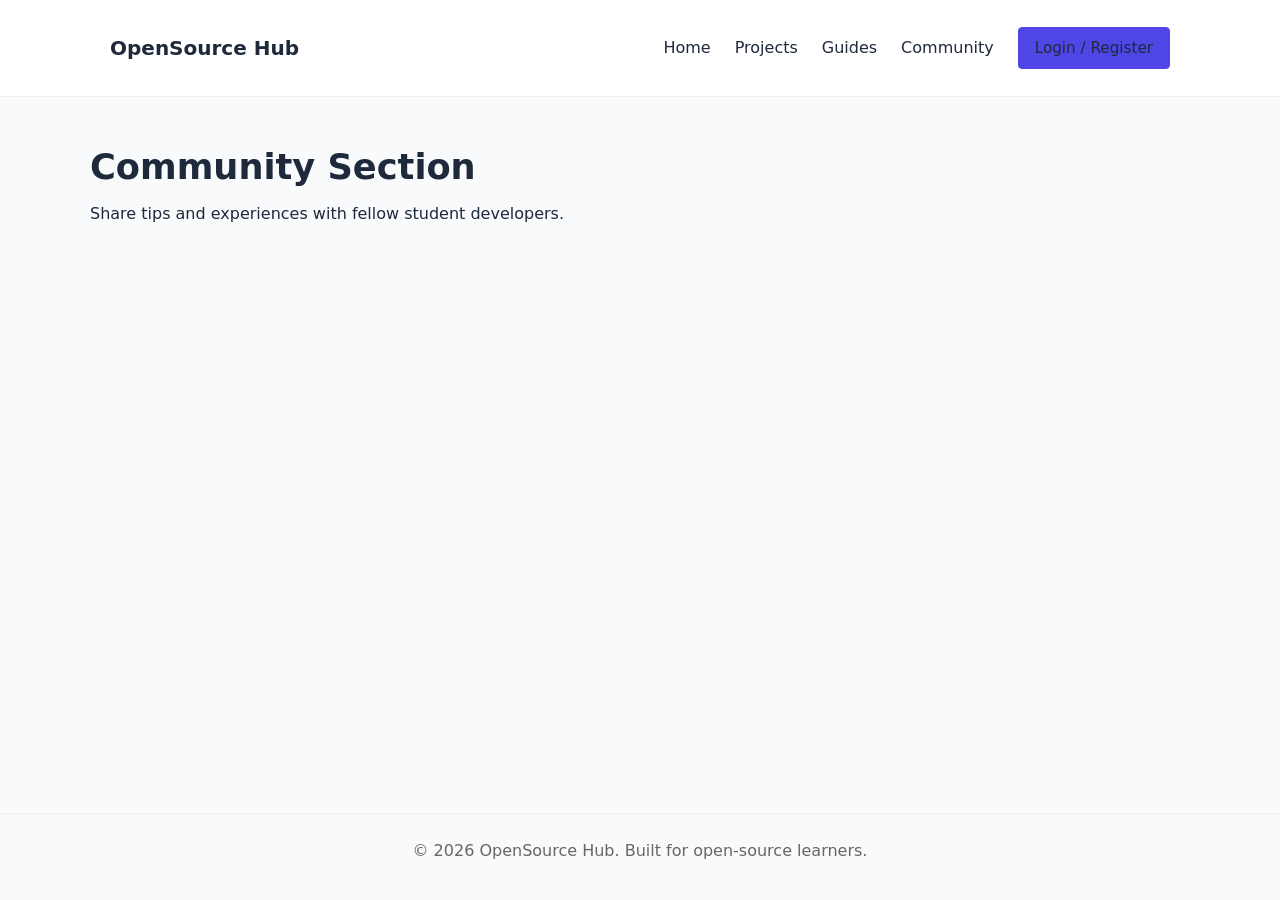
==== community.html @ 60cad7de "Complete Day 1 Gauri UI setup" ====
<!DOCTYPE html>
<html lang="en">
<head>
    <meta charset="UTF-8">
    <meta name="viewport" content="width=device-width, initial-scale=1.0">
    <title>OpenSource Hub - Community</title>
    <link rel="stylesheet" href="css/style.css">
</head>
<body>
    <div id="navbar"></div>

    <main class="container" style="padding: 3rem 0;">
        <h1>Community Section</h1>
        <p>Share tips and experiences with fellow student developers.</p>
    </main>

    <div id="footer"></div>
    <script src="js/navbar.js"></script>
</body>
</html>
---- css/style.css ----
/* ==========================================================
   OpenSource Hub - Global Stylesheet (owner: Gauri)
   Shared classes: .container .btn .btn-primary .card .badge
   .form-group .error-msg  (everyone must use these)
   ========================================================== */

/* ---------- 1. Design tokens (change colours HERE only) ---------- */
:root {
  --primary: #4f46e5;
  --primary-dark: #4338ca;
  --accent: #10b981;
  --bg: #f8fafc;
  --surface: #ffffff;
  --text: #1e293b;
  --text-muted: #64748b;
  --border: #e2e8f0;

  --green: #16a34a;   /* Beginner */
  --orange: #ea580c;  /* Intermediate */
  --red: #dc2626;     /* Advanced */

  --radius: 10px;
  --shadow: 0 2px 8px rgba(15, 23, 42, 0.08);
  --shadow-hover: 0 8px 20px rgba(15, 23, 42, 0.14);
  --font: 'Inter', system-ui, -apple-system, 'Segoe UI', Roboto, sans-serif;
}

/* ---------- 2. Reset & base ---------- */
*, *::before, *::after { box-sizing: border-box; margin: 0; padding: 0; }
html { scroll-behavior: smooth; }
body {
  font-family: var(--font);
  background: var(--bg);
  color: var(--text);
  line-height: 1.6;
  min-height: 100vh;
  display: flex;
  flex-direction: column;
}
main { flex: 1; padding: 32px 0 56px; }
img { max-width: 100%; display: block; }
a { color: var(--primary); text-decoration: none; }
a:hover { text-decoration: underline; }
h1, h2, h3 { line-height: 1.25; margin-bottom: 12px; }
h1 { font-size: 2.2rem; }
h2 { font-size: 1.6rem; }
h3 { font-size: 1.2rem; }
p { margin-bottom: 12px; }

/* ---------- 3. Layout helpers ---------- */
.container { width: 100%; max-width: 1100px; margin: 0 auto; padding: 0 20px; }
.grid { display: grid; gap: 20px; grid-template-columns: repeat(3, 1fr); } /* responsive on Day 4 */
.text-center { text-align: center; }
.text-muted { color: var(--text-muted); }
.section { padding: 40px 0; }
.hidden { display: none !important; }

/* ---------- 4. Navbar ---------- */
.navbar {
  background: var(--surface);
  border-bottom: 1px solid var(--border);
  position: sticky; top: 0; z-index: 100;
}
.navbar .container { display: flex; align-items: center; justify-content: space-between; height: 64px; }
.nav-logo { font-weight: 800; font-size: 1.25rem; color: var(--primary); }
.nav-logo:hover { text-decoration: none; }
.nav-links { display: flex; align-items: center; gap: 22px; list-style: none; }
.nav-links a { color: var(--text); font-weight: 500; }
.nav-links a:hover, .nav-links a.active { color: var(--primary); text-decoration: none; }
.nav-toggle { display: none; background: none; border: none; font-size: 1.6rem; cursor: pointer; } /* Day 4 */

/* ---------- 5. Footer ---------- */
.footer { background: #0f172a; color: #cbd5e1; padding: 28px 0; margin-top: auto; }
.footer .container { display: flex; justify-content: space-between; flex-wrap: wrap; gap: 12px; }
.footer a { color: #cbd5e1; }

/* ---------- 6. Buttons ---------- */
.btn {
  display: inline-block;
  padding: 10px 20px;
  border: 1px solid var(--border);
  border-radius: var(--radius);
  background: var(--surface);
  color: var(--text);
  font-family: inherit; font-size: 0.95rem; font-weight: 600;
  cursor: pointer;
  transition: background 0.2s, transform 0.1s;
}
.btn:hover { background: #eef2ff; text-decoration: none; }
.btn:active { transform: scale(0.98); }
.btn-primary { background: var(--primary); border-color: var(--primary); color: #fff; }
.btn-primary:hover { background: var(--primary-dark); }
.btn-danger { background: var(--red); border-color: var(--red); color: #fff; }
.btn-danger:hover { background: #b91c1c; }
.btn-block { display: block; width: 100%; }
.btn:disabled { opacity: 0.6; cursor: not-allowed; }

/* ---------- 7. Cards ---------- */
.card {
  background: var(--surface);
  border: 1px solid var(--border);
  border-radius: var(--radius);
  padding: 20px;
  box-shadow: var(--shadow);
  transition: box-shadow 0.2s, transform 0.2s;
}
.card:hover { box-shadow: var(--shadow-hover); transform: translateY(-2px); }
.card-title { font-size: 1.1rem; font-weight: 700; margin-bottom: 8px; }
.card-footer { display: flex; justify-content: space-between; align-items: center; margin-top: 14px; }

/* ---------- 8. Badges & tags ---------- */
.badge {
  display: inline-block; padding: 3px 10px; border-radius: 999px;
  font-size: 0.75rem; font-weight: 700; color: #fff; background: var(--text-muted);
}
.badge-beginner     { background: var(--green); }
.badge-intermediate { background: var(--orange); }
.badge-advanced     { background: var(--red); }
.tag {
  display: inline-block; padding: 3px 10px; border-radius: 6px;
  font-size: 0.75rem; background: #eef2ff; color: var(--primary); margin-right: 6px;
}

/* Bookmark star button (filled state added on Day 4) */
.bookmark-btn { background: none; border: none; font-size: 1.4rem; cursor: pointer; color: #cbd5e1; }
.bookmark-btn.active { color: #f59e0b; }

/* ---------- 9. Forms ---------- */
.form-card { max-width: 420px; margin: 0 auto; }
.form-group { margin-bottom: 16px; }
.form-group label { display: block; font-weight: 600; margin-bottom: 6px; }
.form-group input,
.form-group select,
.form-group textarea {
  width: 100%; padding: 10px 12px;
  border: 1px solid var(--border); border-radius: var(--radius);
  font-family: inherit; font-size: 1rem; background: #fff;
}
.form-group input:focus,
.form-group select:focus,
.form-group textarea:focus {
  outline: none; border-color: var(--primary); box-shadow: 0 0 0 3px rgba(79, 70, 229, 0.15);
}
.form-group textarea { min-height: 120px; resize: vertical; }

/* ---------- 10. Messages ---------- */
.error-msg   { color: var(--red);   font-size: 0.9rem; margin-top: 6px; min-height: 1.2em; }
.success-msg { color: var(--green); font-size: 0.9rem; margin-top: 6px; }
.empty-state { text-align: center; color: var(--text-muted); padding: 48px 0; }

/* ---------- 11. Loading spinner ---------- */
.spinner {
  width: 40px; height: 40px; margin: 40px auto;
  border: 4px solid var(--border); border-top-color: var(--primary);
  border-radius: 50%; animation: spin 0.8s linear infinite;
}
@keyframes spin { to { transform: rotate(360deg); } }

/* ---------- 12. Hero (Home page, built Day 2) ---------- */
.hero { text-align: center; padding: 72px 0; background: linear-gradient(135deg, #eef2ff, #ecfdf5); }
.hero p { max-width: 560px; margin: 0 auto 24px; color: var(--text-muted); font-size: 1.1rem; }
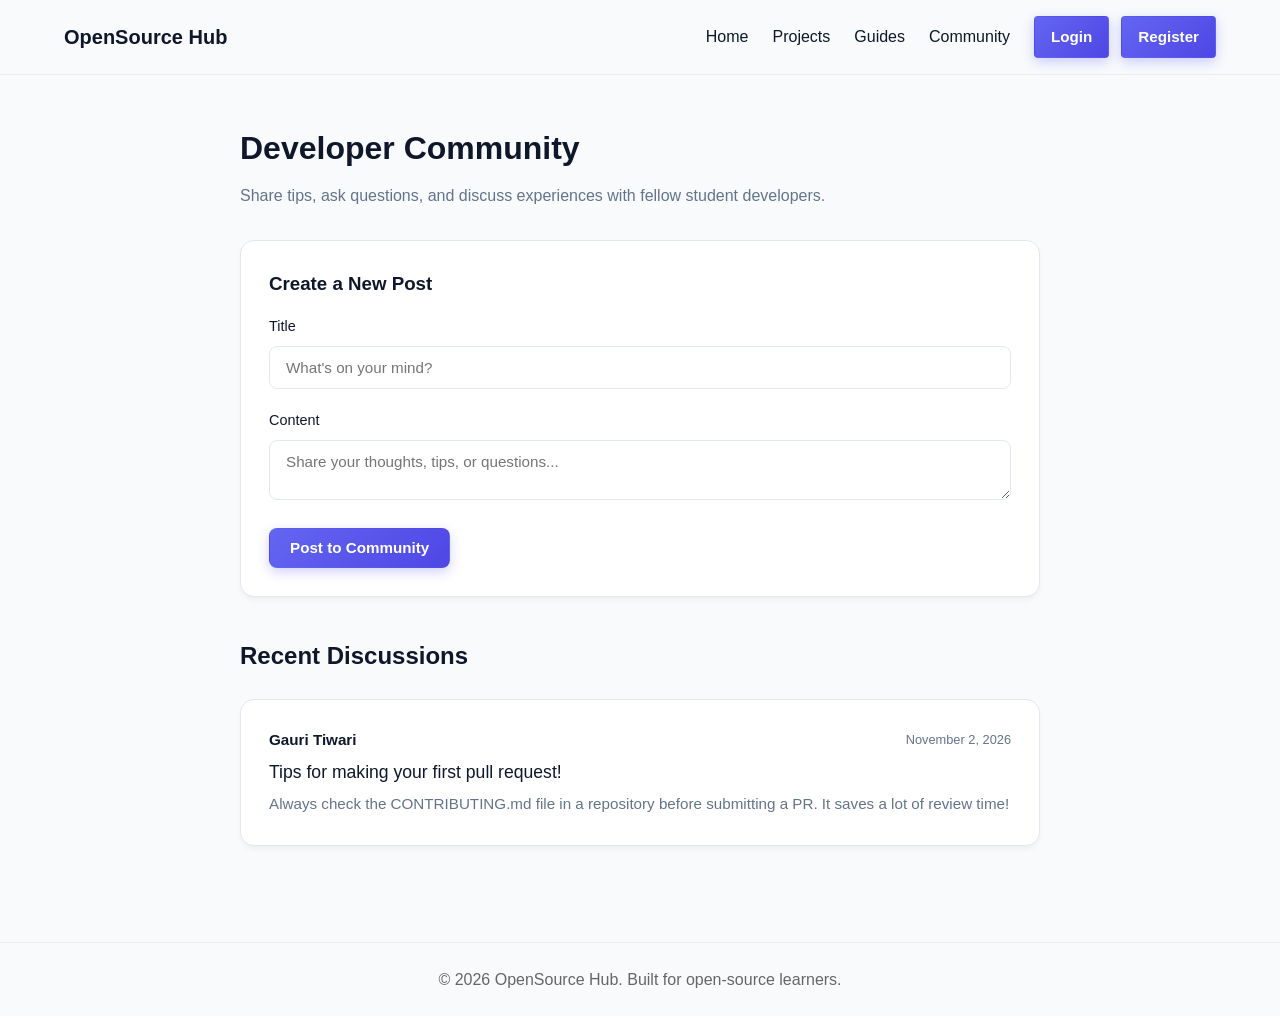
==== commit d3bf4c53: "Day-2 Frontend" ====
--- a/community.html
+++ b/community.html
@@ -9,9 +9,41 @@
 <body>
     <div id="navbar"></div>
 
-    <main class="container" style="padding: 3rem 0;">
-        <h1>Community Section</h1>
-        <p>Share tips and experiences with fellow student developers.</p>
+    <main class="container" style="padding: 3rem 0; max-width: 800px;">
+        <h1 style="margin-bottom: 0.5rem;">Developer Community</h1>
+        <p class="text-muted" style="margin-bottom: 2rem;">Share tips, ask questions, and discuss experiences with fellow student developers.</p>
+
+        <!-- New Post Form Card -->
+        <div class="card" style="margin-bottom: 2.5rem;">
+            <h3>Create a New Post</h3>
+            <form id="postForm" style="margin-top: 1rem;">
+                <div class="form-group">
+                    <label for="postTitle">Title</label>
+                    <input type="text" id="postTitle" required placeholder="What's on your mind?">
+                </div>
+                <div class="form-group">
+                    <label for="postContent">Content</label>
+                    <textarea id="postContent" required placeholder="Share your thoughts, tips, or questions..."></textarea>
+                </div>
+                <button type="submit" id="postBtn" class="btn btn-primary">Post to Community</button>
+            </form>
+        </div>
+
+        <!-- Community Posts List Section -->
+        <div>
+            <h2>Recent Discussions</h2>
+            <div id="postsList" style="margin-top: 1.5rem; display: flex; flex-direction: column; gap: 1rem;">
+                <!-- Sample Community Post Card -->
+                <div class="card">
+                    <div style="display: flex; justify-content: space-between; align-items: center; margin-bottom: 6px;">
+                        <span style="font-weight: 700; font-size: 0.95rem;">Gauri Tiwari</span>
+                        <span style="font-size: 0.8rem; color: var(--text-muted);">November 2, 2026</span>
+                    </div>
+                    <div class="card-title" style="font-size: 1.1rem; margin-bottom: 6px;">Tips for making your first pull request!</div>
+                    <p class="text-muted" style="font-size: 0.95rem; margin-bottom: 0;">Always check the CONTRIBUTING.md file in a repository before submitting a PR. It saves a lot of review time!</p>
+                </div>
+            </div>
+        </div>
     </main>
 
     <div id="footer"></div>
--- a/css/style.css
+++ b/css/style.css
@@ -1,161 +1,181 @@
-/* ==========================================================
-   OpenSource Hub - Global Stylesheet (owner: Gauri)
-   Shared classes: .container .btn .btn-primary .card .badge
-   .form-group .error-msg  (everyone must use these)
-   ========================================================== */
-
-/* ---------- 1. Design tokens (change colours HERE only) ---------- */
 :root {
-  --primary: #4f46e5;
-  --primary-dark: #4338ca;
-  --accent: #10b981;
-  --bg: #f8fafc;
-  --surface: #ffffff;
-  --text: #1e293b;
-  --text-muted: #64748b;
-  --border: #e2e8f0;
-
-  --green: #16a34a;   /* Beginner */
-  --orange: #ea580c;  /* Intermediate */
-  --red: #dc2626;     /* Advanced */
-
-  --radius: 10px;
-  --shadow: 0 2px 8px rgba(15, 23, 42, 0.08);
-  --shadow-hover: 0 8px 20px rgba(15, 23, 42, 0.14);
-  --font: 'Inter', system-ui, -apple-system, 'Segoe UI', Roboto, sans-serif;
+    --primary: #6366f1;
+    --primary-hover: #4f46e5;
+    --bg-main: #f8fafc;
+    --card-bg: #ffffff;
+    --text: #0f172a;
+    --text-muted: #64748b;
+    --border: #e2e8f0;
+    --radius: 14px;
+    --shadow: 0 4px 6px -1px rgba(0, 0, 0, 0.04), 0 2px 4px -1px rgba(0, 0, 0, 0.02);
+    --shadow-hover: 0 20px 25px -5px rgba(0, 0, 0, 0.08), 0 10px 10px -5px rgba(0, 0, 0, 0.04);
 }
 
-/* ---------- 2. Reset & base ---------- */
-*, *::before, *::after { box-sizing: border-box; margin: 0; padding: 0; }
-html { scroll-behavior: smooth; }
-body {
-  font-family: var(--font);
-  background: var(--bg);
-  color: var(--text);
-  line-height: 1.6;
-  min-height: 100vh;
-  display: flex;
-  flex-direction: column;
-}
-main { flex: 1; padding: 32px 0 56px; }
-img { max-width: 100%; display: block; }
-a { color: var(--primary); text-decoration: none; }
-a:hover { text-decoration: underline; }
-h1, h2, h3 { line-height: 1.25; margin-bottom: 12px; }
-h1 { font-size: 2.2rem; }
-h2 { font-size: 1.6rem; }
-h3 { font-size: 1.2rem; }
-p { margin-bottom: 12px; }
-
-/* ---------- 3. Layout helpers ---------- */
-.container { width: 100%; max-width: 1100px; margin: 0 auto; padding: 0 20px; }
-.grid { display: grid; gap: 20px; grid-template-columns: repeat(3, 1fr); } /* responsive on Day 4 */
-.text-center { text-align: center; }
-.text-muted { color: var(--text-muted); }
-.section { padding: 40px 0; }
-.hidden { display: none !important; }
-
-/* ---------- 4. Navbar ---------- */
-.navbar {
-  background: var(--surface);
-  border-bottom: 1px solid var(--border);
-  position: sticky; top: 0; z-index: 100;
-}
-.navbar .container { display: flex; align-items: center; justify-content: space-between; height: 64px; }
-.nav-logo { font-weight: 800; font-size: 1.25rem; color: var(--primary); }
-.nav-logo:hover { text-decoration: none; }
-.nav-links { display: flex; align-items: center; gap: 22px; list-style: none; }
-.nav-links a { color: var(--text); font-weight: 500; }
-.nav-links a:hover, .nav-links a.active { color: var(--primary); text-decoration: none; }
-.nav-toggle { display: none; background: none; border: none; font-size: 1.6rem; cursor: pointer; } /* Day 4 */
-
-/* ---------- 5. Footer ---------- */
-.footer { background: #0f172a; color: #cbd5e1; padding: 28px 0; margin-top: auto; }
-.footer .container { display: flex; justify-content: space-between; flex-wrap: wrap; gap: 12px; }
-.footer a { color: #cbd5e1; }
-
-/* ---------- 6. Buttons ---------- */
-.btn {
-  display: inline-block;
-  padding: 10px 20px;
-  border: 1px solid var(--border);
-  border-radius: var(--radius);
-  background: var(--surface);
-  color: var(--text);
-  font-family: inherit; font-size: 0.95rem; font-weight: 600;
-  cursor: pointer;
-  transition: background 0.2s, transform 0.1s;
-}
-.btn:hover { background: #eef2ff; text-decoration: none; }
-.btn:active { transform: scale(0.98); }
-.btn-primary { background: var(--primary); border-color: var(--primary); color: #fff; }
-.btn-primary:hover { background: var(--primary-dark); }
-.btn-danger { background: var(--red); border-color: var(--red); color: #fff; }
-.btn-danger:hover { background: #b91c1c; }
-.btn-block { display: block; width: 100%; }
-.btn:disabled { opacity: 0.6; cursor: not-allowed; }
-
-/* ---------- 7. Cards ---------- */
-.card {
-  background: var(--surface);
-  border: 1px solid var(--border);
-  border-radius: var(--radius);
-  padding: 20px;
-  box-shadow: var(--shadow);
-  transition: box-shadow 0.2s, transform 0.2s;
-}
-.card:hover { box-shadow: var(--shadow-hover); transform: translateY(-2px); }
-.card-title { font-size: 1.1rem; font-weight: 700; margin-bottom: 8px; }
-.card-footer { display: flex; justify-content: space-between; align-items: center; margin-top: 14px; }
-
-/* ---------- 8. Badges & tags ---------- */
-.badge {
-  display: inline-block; padding: 3px 10px; border-radius: 999px;
-  font-size: 0.75rem; font-weight: 700; color: #fff; background: var(--text-muted);
-}
-.badge-beginner     { background: var(--green); }
-.badge-intermediate { background: var(--orange); }
-.badge-advanced     { background: var(--red); }
-.tag {
-  display: inline-block; padding: 3px 10px; border-radius: 6px;
-  font-size: 0.75rem; background: #eef2ff; color: var(--primary); margin-right: 6px;
+* {
+    box-sizing: border-box;
+    margin: 0;
+    padding: 0;
+    font-family: 'Inter', sans-serif;
 }
 
-/* Bookmark star button (filled state added on Day 4) */
-.bookmark-btn { background: none; border: none; font-size: 1.4rem; cursor: pointer; color: #cbd5e1; }
-.bookmark-btn.active { color: #f59e0b; }
+body {
+    background-color: var(--bg-main);
+    color: var(--text);
+    line-height: 1.6;
+}
 
-/* ---------- 9. Forms ---------- */
-.form-card { max-width: 420px; margin: 0 auto; }
-.form-group { margin-bottom: 16px; }
-.form-group label { display: block; font-weight: 600; margin-bottom: 6px; }
-.form-group input,
-.form-group select,
-.form-group textarea {
-  width: 100%; padding: 10px 12px;
-  border: 1px solid var(--border); border-radius: var(--radius);
-  font-family: inherit; font-size: 1rem; background: #fff;
+.container {
+    max-width: 1200px;
+    margin: 0 auto;
+    padding: 0 1.5rem;
 }
-.form-group input:focus,
-.form-group select:focus,
-.form-group textarea:focus {
-  outline: none; border-color: var(--primary); box-shadow: 0 0 0 3px rgba(79, 70, 229, 0.15);
+
+/* Modern Buttons with Gradients */
+.btn {
+    display: inline-flex;
+    align-items: center;
+    justify-content: center;
+    padding: 0.65rem 1.25rem;
+    border-radius: 8px;
+    font-weight: 600;
+    font-size: 0.95rem;
+    cursor: pointer;
+    transition: all 0.25s ease;
+    border: 1px solid transparent;
+    text-decoration: none;
 }
-.form-group textarea { min-height: 120px; resize: vertical; }
 
-/* ---------- 10. Messages ---------- */
-.error-msg   { color: var(--red);   font-size: 0.9rem; margin-top: 6px; min-height: 1.2em; }
-.success-msg { color: var(--green); font-size: 0.9rem; margin-top: 6px; }
-.empty-state { text-align: center; color: var(--text-muted); padding: 48px 0; }
+.btn-primary {
+    background: linear-gradient(135deg, #6366f1 0%, #4f46e5 100%);
+    color: #ffffff;
+    box-shadow: 0 4px 12px rgba(99, 102, 241, 0.3);
+}
 
-/* ---------- 11. Loading spinner ---------- */
-.spinner {
-  width: 40px; height: 40px; margin: 40px auto;
-  border: 4px solid var(--border); border-top-color: var(--primary);
-  border-radius: 50%; animation: spin 0.8s linear infinite;
+.btn-primary:hover {
+    transform: translateY(-2px);
+    box-shadow: 0 8px 20px rgba(99, 102, 241, 0.4);
 }
-@keyframes spin { to { transform: rotate(360deg); } }
 
-/* ---------- 12. Hero (Home page, built Day 2) ---------- */
-.hero { text-align: center; padding: 72px 0; background: linear-gradient(135deg, #eef2ff, #ecfdf5); }
-.hero p { max-width: 560px; margin: 0 auto 24px; color: var(--text-muted); font-size: 1.1rem; }
+/* Cards with Floating Hover Effect */
+.card {
+    background: var(--card-bg);
+    border: 1px solid var(--border);
+    border-radius: var(--radius);
+    padding: 1.75rem;
+    box-shadow: var(--shadow);
+    transition: transform 0.3s cubic-bezier(0.4, 0, 0.2, 1), box-shadow 0.3s cubic-bezier(0.4, 0, 0.2, 1);
+}
+
+.card:hover {
+    transform: translateY(-6px);
+    box-shadow: var(--shadow-hover);
+    border-color: #cbd5e1;
+}
+
+/* Bento Grid Layouts */
+.bento-grid {
+    display: grid;
+    grid-template-columns: repeat(3, 1fr);
+    gap: 1.5rem;
+}
+
+.bento-span-2 {
+    grid-column: span 2;
+}
+
+@media (max-width: 900px) {
+    .bento-grid {
+        grid-template-columns: 1fr;
+    }
+    .bento-span-2 {
+        grid-column: span 1;
+    }
+}
+
+/* Standard Grid */
+.grid {
+    display: grid;
+    grid-template-columns: repeat(auto-fit, minmax(320px, 1fr));
+    gap: 1.5rem;
+}
+
+/* Hero Section */
+.hero {
+    padding: 6rem 0 4rem;
+    text-align: center;
+    background: radial-gradient(circle at top center, rgba(99, 102, 241, 0.1) 0%, transparent 65%);
+}
+
+.hero h1 {
+    font-size: 3.25rem;
+    font-weight: 800;
+    letter-spacing: -0.03em;
+    margin-bottom: 1.25rem;
+    color: var(--text);
+}
+
+.hero p {
+    font-size: 1.15rem;
+    color: var(--text-muted);
+    max-width: 600px;
+    margin: 0 auto 2.5rem;
+}
+
+/* Tags & Badges */
+.tag {
+    display: inline-block;
+    padding: 0.25rem 0.75rem;
+    background: #eef2ff;
+    color: #4f46e5;
+    border-radius: 9999px;
+    font-size: 0.8rem;
+    font-weight: 600;
+}
+
+.badge {
+    padding: 0.25rem 0.65rem;
+    border-radius: 6px;
+    font-size: 0.75rem;
+    font-weight: 600;
+}
+
+.badge-beginner { background: #dcfce7; color: #166534; }
+.badge-intermediate { background: #fef9c3; color: #854d0e; }
+
+/* Forms */
+.form-group {
+    margin-bottom: 1.25rem;
+}
+
+.form-group label {
+    display: block;
+    margin-bottom: 0.5rem;
+    font-weight: 500;
+    font-size: 0.9rem;
+}
+
+.form-group input, .form-group select, .form-group textarea {
+    width: 100%;
+    padding: 0.75rem 1rem;
+    border: 1px solid var(--border);
+    border-radius: 8px;
+    font-size: 0.95rem;
+    outline: none;
+    transition: all 0.2s;
+    background: #ffffff;
+}
+
+.form-group input:focus, .form-group select:focus, .form-group textarea:focus {
+    border-color: var(--primary);
+    box-shadow: 0 0 0 4px rgba(99, 102, 241, 0.12);
+}
+
+.form-card {
+    max-width: 440px;
+    margin: 2rem auto;
+}
+
+.text-muted { color: var(--text-muted); }
+.text-center { text-align: center; }
+.btn-block { width: 100%; }
+.error-msg { color: #dc2626; font-size: 0.85rem; margin-bottom: 1rem; }
